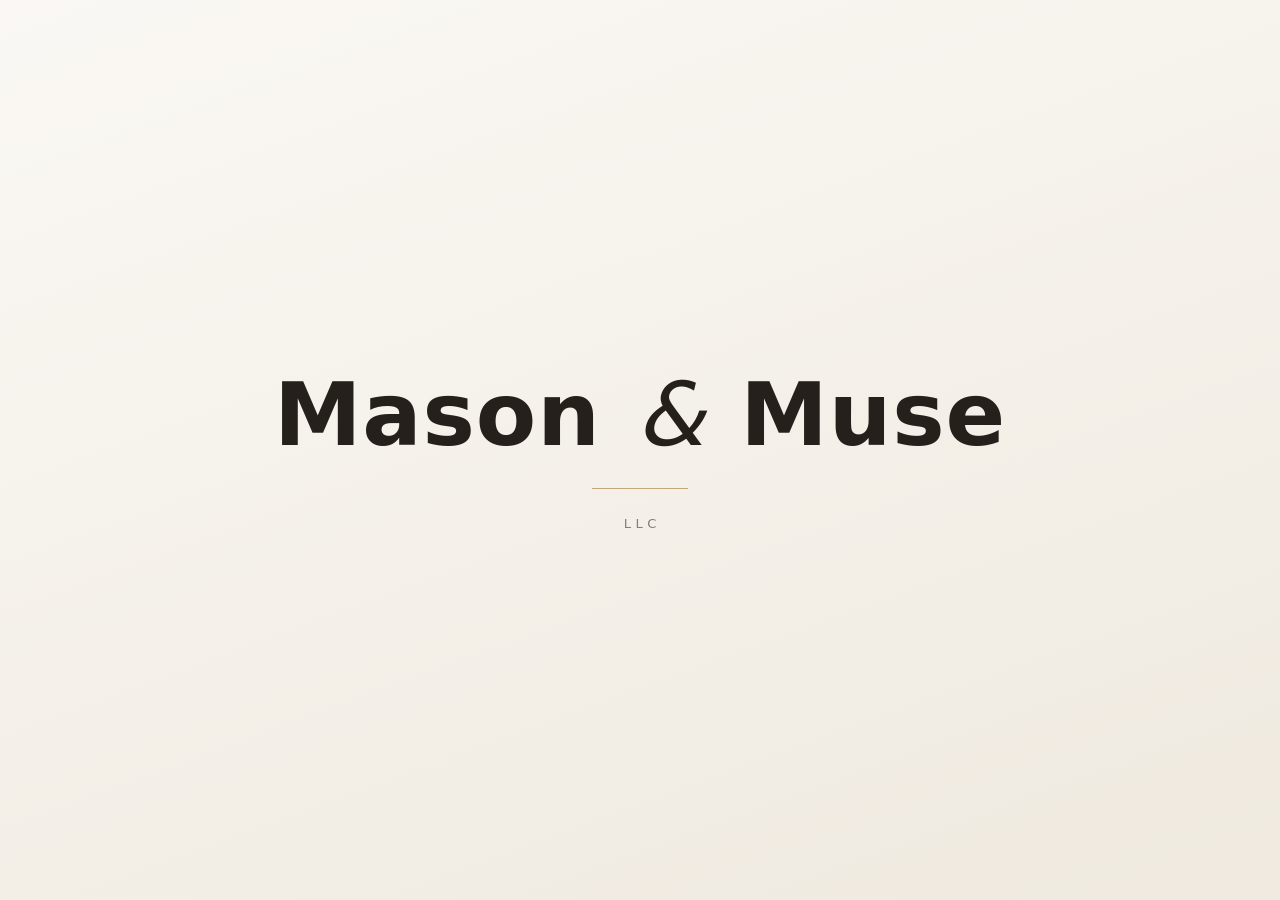
==== index.html @ 6ba1b4f6 "Merge branch 'main' of https://github.com/Mason-And-Muse/web # Conflicts: #	index.html" ====
<!DOCTYPE html>
<html lang="en">
<head>
  <meta charset="utf-8" />
  <meta name="viewport" content="width=device-width, initial-scale=1" />
  <title>Mason &amp; Muse, LLC</title>
  <meta name="description" content="Mason &amp; Muse, LLC" />
  <meta name="color-scheme" content="light dark" />
  <meta name="theme-color" content="#faf8f4" media="(prefers-color-scheme: light)" />
  <meta name="theme-color" content="#1f1c18" media="(prefers-color-scheme: dark)" />

  <!-- Open Graph -->
  <meta property="og:type" content="website" />
  <meta property="og:title" content="Mason &amp; Muse, LLC" />
  <meta property="og:description" content="Mason &amp; Muse, LLC" />
  <meta property="og:url" content="https://masonandmuse.com/" />

  <link rel="icon" type="image/svg+xml" href="favicon.svg" />

  <style>
    :root {
      --bg-top: #faf8f4;
      --bg-bottom: #efe9df;
      --ink: #25201b;
      --muted: #8a7f72;
      --rule: #c2a878;
    }
    @media (prefers-color-scheme: dark) {
      :root {
        --bg-top: #1f1c18;
        --bg-bottom: #14110e;
        --ink: #f3ece1;
        --muted: #a99a87;
        --rule: #7a6647;
      }
    }

    * { box-sizing: border-box; }
    html, body { height: 100%; margin: 0; }

    body {
      min-height: 100svh;
      display: flex;
      align-items: center;
      justify-content: center;
      padding: 2rem;
      background: linear-gradient(160deg, var(--bg-top), var(--bg-bottom));
      color: var(--ink);
      font-family: ui-sans-serif, system-ui, -apple-system, "Segoe UI", Roboto, Helvetica, Arial, sans-serif;
      -webkit-font-smoothing: antialiased;
      text-rendering: optimizeLegibility;
    }

    main {
      text-align: center;
      animation: rise 1.1s cubic-bezier(.2, .7, .2, 1) both;
    }

    .wordmark {
      margin: 0;
<<<<<<< HEAD
      font-family: Georgia, ui-serif
=======
      font-family: ui-serif, Georgia, "Palantino Linotype", "Times New Roman"
>>>>>>> aacbed2d151cde9d4773064a96b52c933d194d81
      /* font-family: ui-serif, "Iowan Old Style", "Palatino Linotype", Palatino, "Hoefler Text", Georgia, "Times New Roman", serif; */
      font-weight: 500;
      letter-spacing: 0.01em;
      line-height: 1.05;
      font-size: clamp(2.6rem, 9vw, 5.5rem);
    }
    .wordmark .amp {
      font-style: italic;
      font-weight: 400;
      padding: 0 0.04em;
    }

    .rule {
      width: clamp(48px, 12vw, 96px);
      height: 1px;
      margin: 1.7rem auto;
      background: var(--rule);
      border: 0;
    }

    .legal {
      margin: 0;
      font-size: clamp(0.7rem, 2.4vw, 0.82rem);
      letter-spacing: 0.34em;
      text-transform: uppercase;
      color: var(--muted);
      padding-left: 0.34em; /* optical centering for trailing letter-spacing */
    }

    @keyframes rise {
      from { opacity: 0; transform: translateY(14px); }
      to   { opacity: 1; transform: translateY(0); }
    }
    @media (prefers-reduced-motion: reduce) {
      main { animation: none; }
    }
  </style>
</head>
<body>
  <main>
    <h1 class="wordmark">Mason <span class="amp">&amp;</span> Muse</h1>
    <hr class="rule" />
    <p class="legal">LLC</p>
  </main>
</body>
</html>
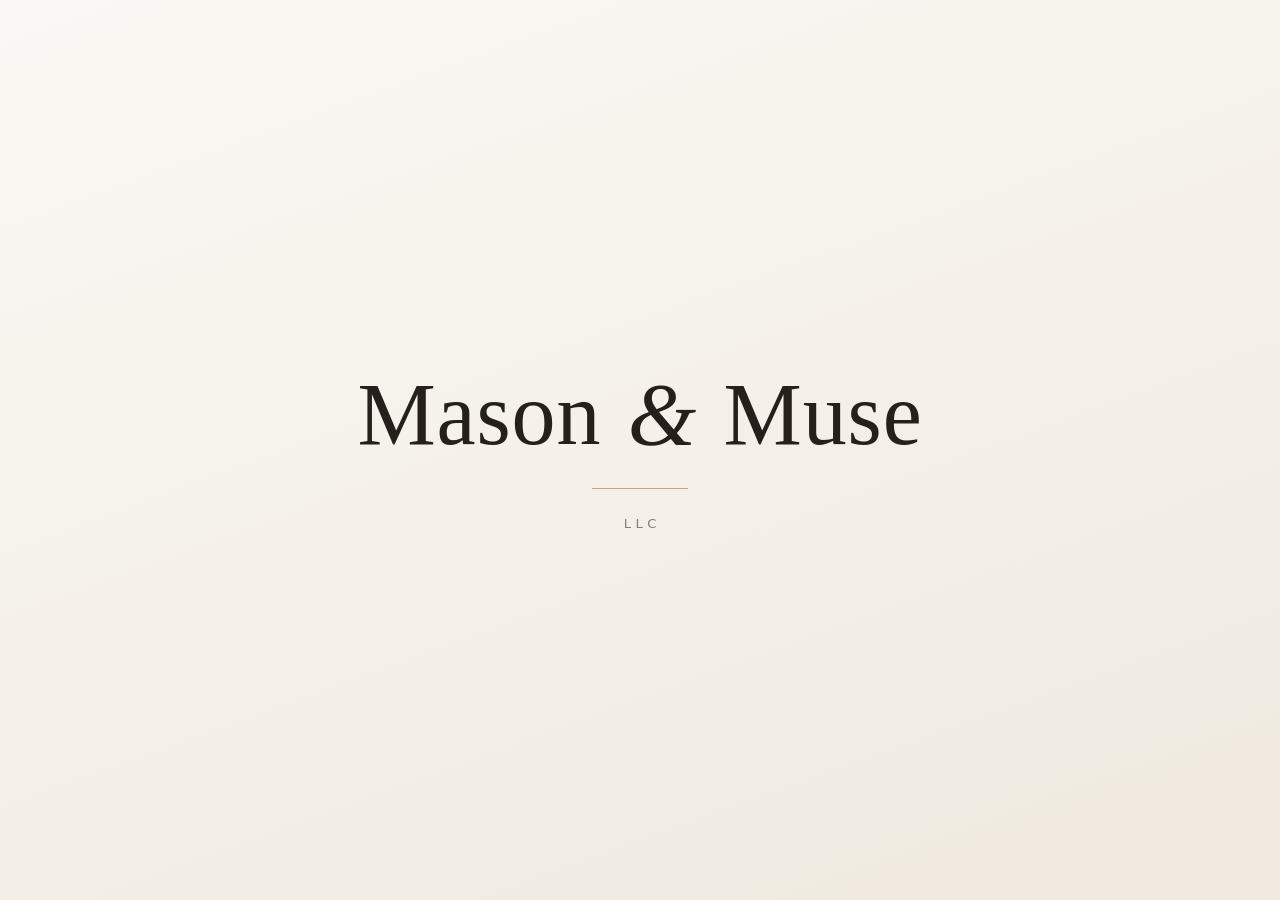
==== commit c8c4ff65: "Fonts" ====
--- a/index.html
+++ b/index.html
@@ -58,12 +58,9 @@
 
     .wordmark {
       margin: 0;
-<<<<<<< HEAD
-      font-family: Georgia, ui-serif
-=======
-      font-family: ui-serif, Georgia, "Palantino Linotype", "Times New Roman"
->>>>>>> aacbed2d151cde9d4773064a96b52c933d194d81
-      /* font-family: ui-serif, "Iowan Old Style", "Palatino Linotype", Palatino, "Hoefler Text", Georgia, "Times New Roman", serif; */
+
+      
+      font-family: "Palatino Linotype", Palatino, "Hoefler Text", Georgia, "Times New Roman", serif;
       font-weight: 500;
       letter-spacing: 0.01em;
       line-height: 1.05;
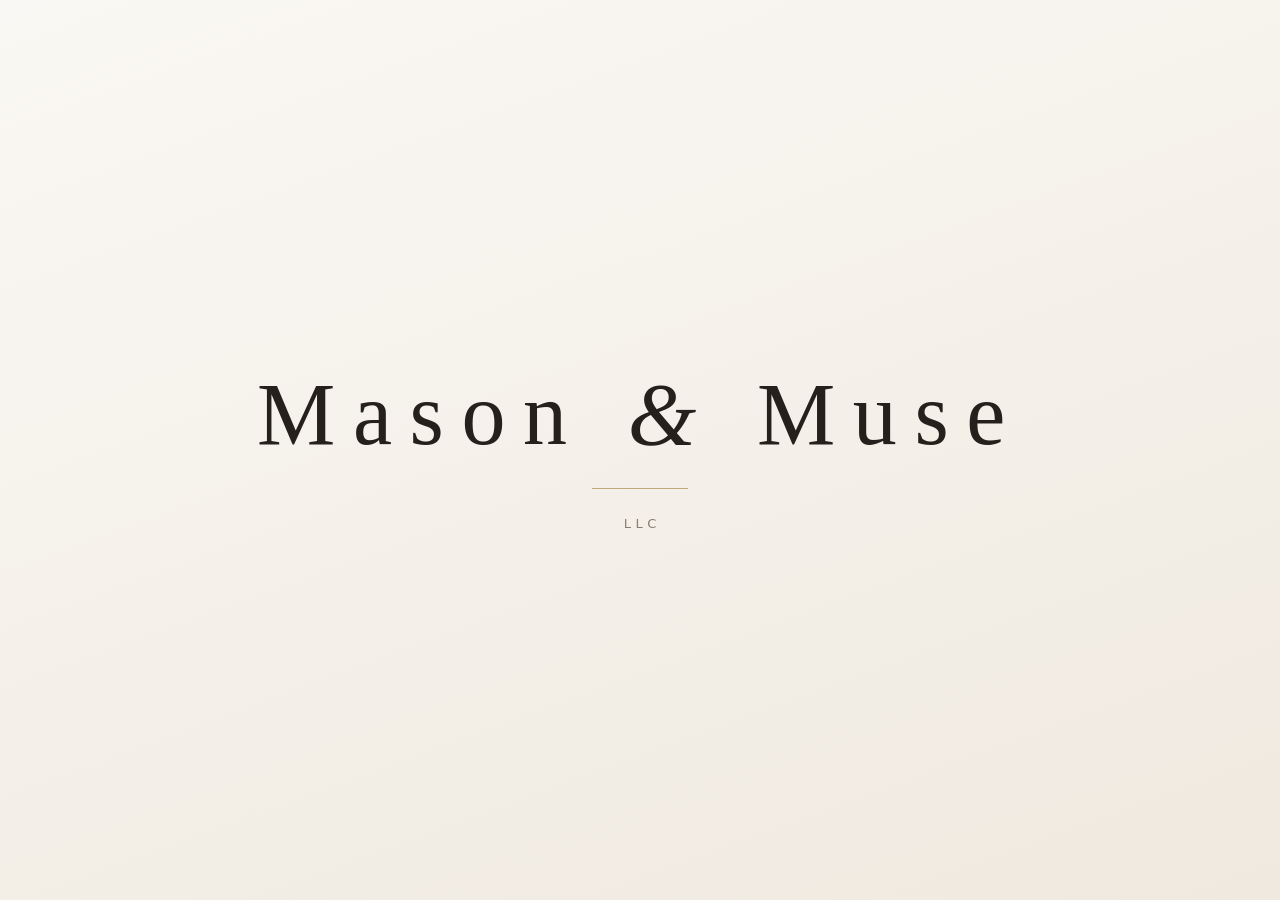
==== commit 3780dc81: "Fonts" ====
--- a/index.html
+++ b/index.html
@@ -58,11 +58,9 @@
 
     .wordmark {
       margin: 0;
-
-      
-      font-family: "Palatino Linotype", Palatino, "Hoefler Text", Georgia, "Times New Roman", serif;
+      font-family:"Hoefler Text",  "Palatino Linotype", "Palatino", serif;
       font-weight: 500;
-      letter-spacing: 0.01em;
+      letter-spacing: 0.2em;
       line-height: 1.05;
       font-size: clamp(2.6rem, 9vw, 5.5rem);
     }
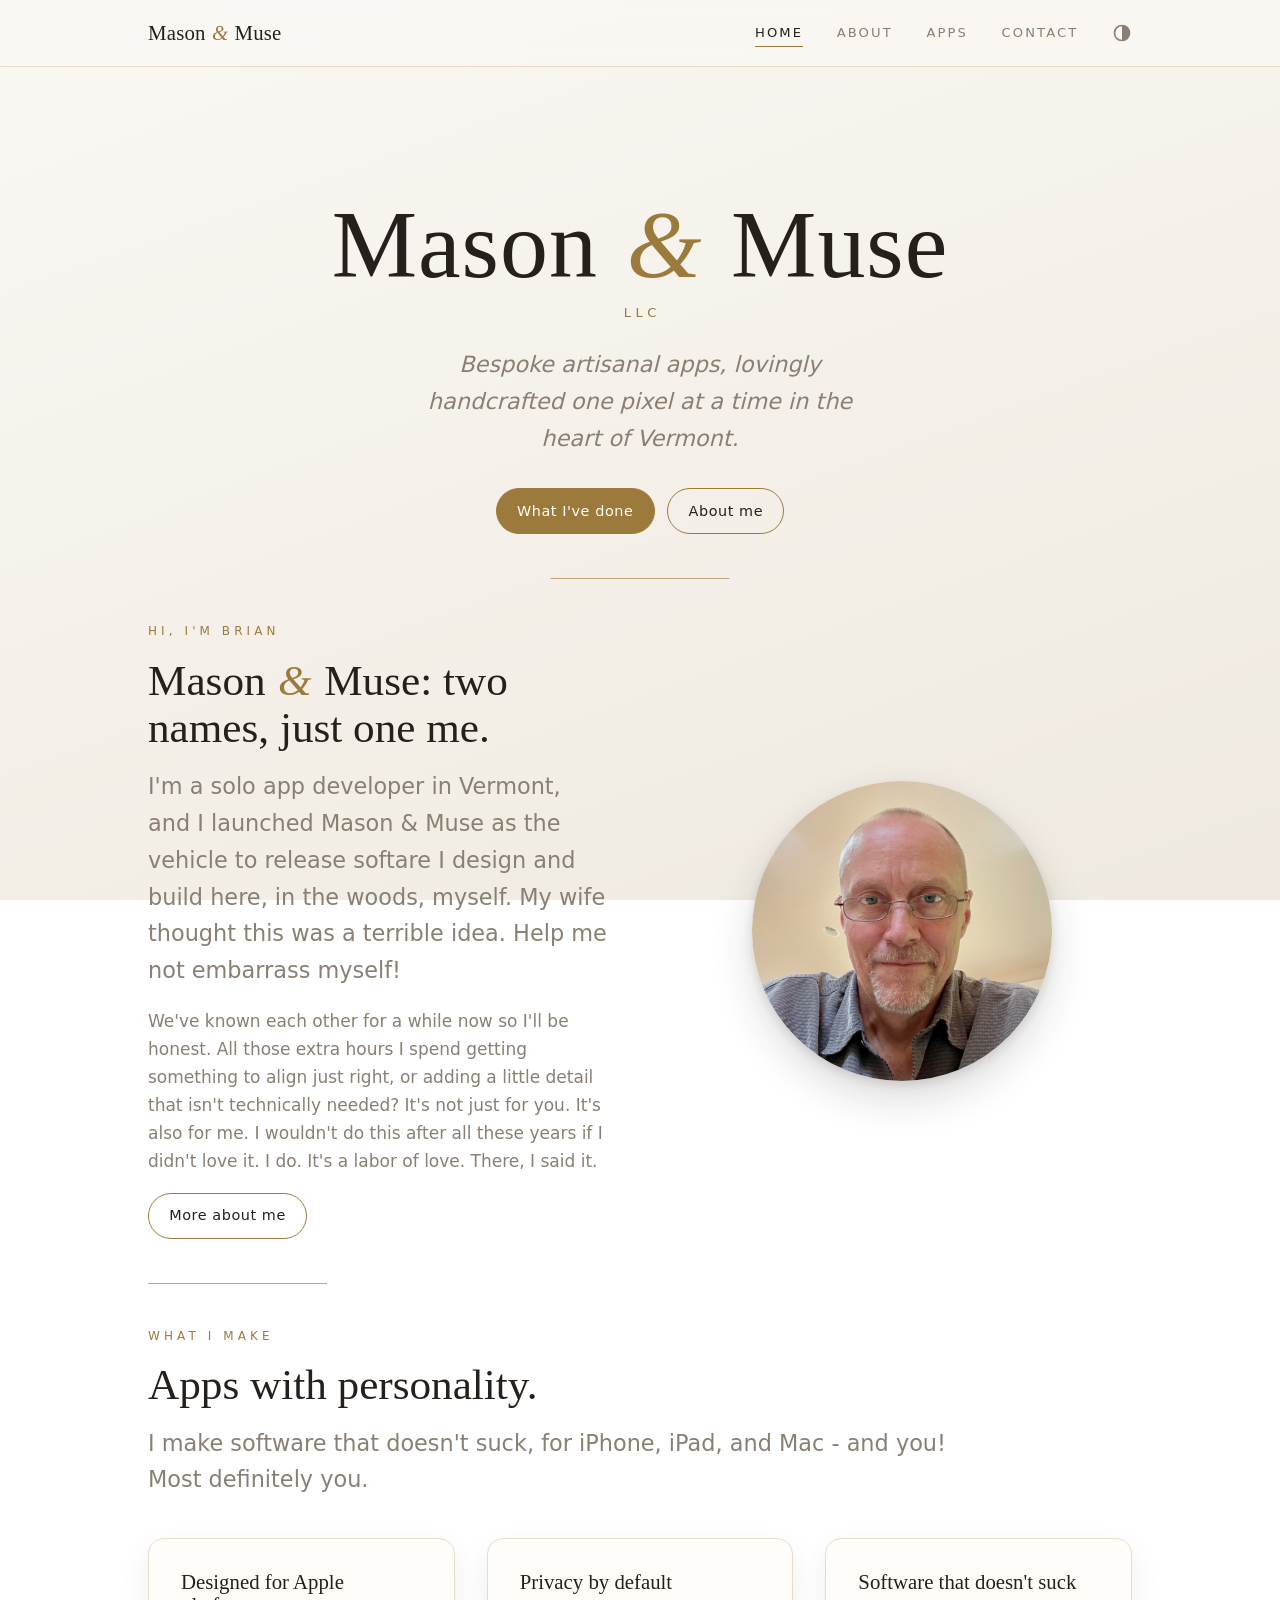
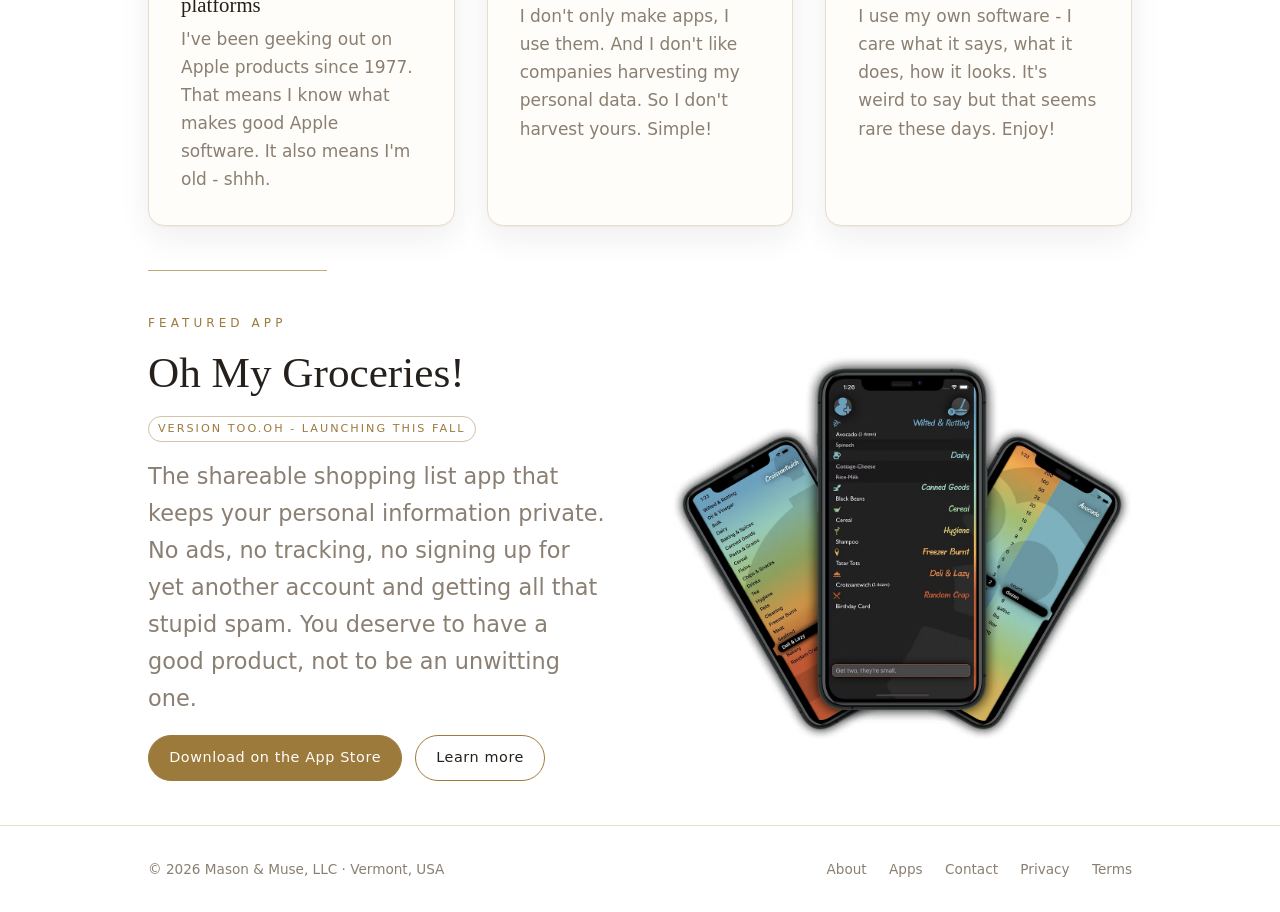
==== commit 820b4241: "First commit of full website" ====
--- a/index.html
+++ b/index.html
@@ -3,104 +3,166 @@
 <head>
   <meta charset="utf-8" />
   <meta name="viewport" content="width=device-width, initial-scale=1" />
-  <title>Mason &amp; Muse, LLC</title>
-  <meta name="description" content="Mason &amp; Muse, LLC" />
+  <script>
+    // Apply a saved theme override before paint to avoid a flash of the wrong palette.
+    (function () {
+      try {
+        var t = localStorage.getItem('theme');
+        if (t === 'light' || t === 'dark') document.documentElement.setAttribute('data-theme', t);
+      } catch (e) {}
+    })();
+  </script>
+  <title>Mason &amp; Muse - Bespoke apps for Apple platforms</title>
+  <meta name="description" content="Mason &amp; Muse, LLC is an independent studio crafting bespoke, privacy-respecting apps for iPhone, iPad, and Mac from the heart of Vermont." />
   <meta name="color-scheme" content="light dark" />
   <meta name="theme-color" content="#faf8f4" media="(prefers-color-scheme: light)" />
   <meta name="theme-color" content="#1f1c18" media="(prefers-color-scheme: dark)" />
 
   <!-- Open Graph -->
   <meta property="og:type" content="website" />
-  <meta property="og:title" content="Mason &amp; Muse, LLC" />
-  <meta property="og:description" content="Mason &amp; Muse, LLC" />
+  <meta property="og:title" content="Mason &amp; Muse - Bespoke apps for Apple platforms" />
+  <meta property="og:description" content="An independent studio crafting bespoke, privacy-respecting apps for iPhone, iPad, and Mac from the heart of Vermont." />
   <meta property="og:url" content="https://masonandmuse.com/" />
 
   <link rel="icon" type="image/svg+xml" href="favicon.svg" />
-
-  <style>
-    :root {
-      --bg-top: #faf8f4;
-      --bg-bottom: #efe9df;
-      --ink: #25201b;
-      --muted: #8a7f72;
-      --rule: #c2a878;
-    }
-    @media (prefers-color-scheme: dark) {
-      :root {
-        --bg-top: #1f1c18;
-        --bg-bottom: #14110e;
-        --ink: #f3ece1;
-        --muted: #a99a87;
-        --rule: #7a6647;
-      }
-    }
-
-    * { box-sizing: border-box; }
-    html, body { height: 100%; margin: 0; }
-
-    body {
-      min-height: 100svh;
-      display: flex;
-      align-items: center;
-      justify-content: center;
-      padding: 2rem;
-      background: linear-gradient(160deg, var(--bg-top), var(--bg-bottom));
-      color: var(--ink);
-      font-family: ui-sans-serif, system-ui, -apple-system, "Segoe UI", Roboto, Helvetica, Arial, sans-serif;
-      -webkit-font-smoothing: antialiased;
-      text-rendering: optimizeLegibility;
-    }
-
-    main {
-      text-align: center;
-      animation: rise 1.1s cubic-bezier(.2, .7, .2, 1) both;
-    }
-
-    .wordmark {
-      margin: 0;
-      font-family:"Hoefler Text",  "Palatino Linotype", "Palatino", serif;
-      font-weight: 500;
-      letter-spacing: 0.2em;
-      line-height: 1.05;
-      font-size: clamp(2.6rem, 9vw, 5.5rem);
-    }
-    .wordmark .amp {
-      font-style: italic;
-      font-weight: 400;
-      padding: 0 0.04em;
-    }
-
-    .rule {
-      width: clamp(48px, 12vw, 96px);
-      height: 1px;
-      margin: 1.7rem auto;
-      background: var(--rule);
-      border: 0;
-    }
-
-    .legal {
-      margin: 0;
-      font-size: clamp(0.7rem, 2.4vw, 0.82rem);
-      letter-spacing: 0.34em;
-      text-transform: uppercase;
-      color: var(--muted);
-      padding-left: 0.34em; /* optical centering for trailing letter-spacing */
-    }
-
-    @keyframes rise {
-      from { opacity: 0; transform: translateY(14px); }
-      to   { opacity: 1; transform: translateY(0); }
-    }
-    @media (prefers-reduced-motion: reduce) {
-      main { animation: none; }
-    }
-  </style>
+  <link rel="stylesheet" href="styles.css" />
 </head>
 <body>
+  <header class="site-header">
+    <div class="container nav">
+      <a class="brand" href="index.html">Mason <span class="amp">&amp;</span> Muse</a>
+      <nav aria-label="Primary">
+        <ul class="nav-links">
+          <li><a href="index.html" aria-current="page">Home</a></li>
+          <li><a href="about.html">About</a></li>
+          <li><a href="apps.html">Apps</a></li>
+          <li><a href="contact.html">Contact</a></li>
+          <li>
+            <button class="theme-toggle" type="button" aria-label="Switch color theme">
+              <svg viewBox="0 0 24 24" width="20" height="20" aria-hidden="true" focusable="false">
+                <circle cx="12" cy="12" r="9" fill="none" stroke="currentColor" stroke-width="2"></circle>
+                <path d="M12 3 a 9 9 0 0 1 0 18 Z" fill="currentColor"></path>
+              </svg>
+            </button>
+          </li>
+        </ul>
+      </nav>
+    </div>
+  </header>
+
   <main>
-    <h1 class="wordmark">Mason <span class="amp">&amp;</span> Muse</h1>
-    <hr class="rule" />
-    <p class="legal">LLC</p>
+    <section class="hero">
+      <div class="container">
+        <h1 class="wordmark">Mason <span class="amp">&amp;</span> Muse<span class="legal">LLC</span></h1>
+        <p class="lead">Bespoke artisanal apps, lovingly handcrafted one pixel at a time in the heart of Vermont.</p>
+        <div class="btn-row">
+          <a class="btn btn-primary" href="apps.html">What I've done</a>
+          <a class="btn btn-ghost" href="about.html">About me</a>
+        </div>
+      </div>
+    </section>
+
+    <!-- Hi, I'm Brian -->
+    <section>
+      <div class="container">
+        <div class="split">
+          <div>
+            <hgroup>
+              <p class="eyebrow">Hi, I'm Brian</p>
+              <h2>Mason <span class="amp">&amp;</span> Muse: two names, just one me.</h2>
+            </hgroup>
+            <p class="lead muted">
+              I'm a solo app developer in Vermont, and I launched Mason &amp; Muse as the vehicle to
+              release softare I design and build here, in the woods, myself.  My wife
+              thought this was a terrible idea. Help me not embarrass myself!
+            </p>
+            <p class="muted">
+              We've known each other for a while now so I'll be honest. All those extra hours
+              I spend getting something to align just right, or adding a little detail that
+              isn't technically needed? It's not just for you. It's also for me. I wouldn't do
+              this after all these years if I didn't love it. I do. It's a labor of love.  There, I said it. 
+            </p>
+            <a class="btn btn-ghost" href="about.html">More about me</a>
+          </div>
+          <div>
+            <img class="portrait" src="images/brian.jpg" width="800" height="800"
+                 alt="Brian, founder of Mason &amp; Muse" />
+          </div>
+        </div>
+      </div>
+    </section>
+
+    <!-- What I make -->
+    <section>
+      <div class="container">
+        <hgroup>
+          <p class="eyebrow">What I make</p>
+          <h2 class="measure">Apps with personality.</h2>
+        </hgroup>
+        <p class="lead measure muted">
+          I make software that doesn't suck, for iPhone, iPad, and Mac - and you! Most definitely you.
+        </p>
+        <div class="grid" style="margin-top:2.5rem;">
+          <div class="card">
+            <h3>Designed for Apple platforms</h3>
+            <p class="muted">I've been geeking out on Apple products
+            since 1977. That means I know what makes good
+            Apple software. It also means I'm old - shhh.</p>
+          </div>
+          <div class="card">
+            <h3>Privacy by default</h3>
+            <p class="muted">I don't only make apps, I use them. And I don't like
+            companies harvesting my personal data. So I don't harvest yours. Simple!</p>
+          </div>
+          <div class="card">
+            <h3>Software that doesn't suck</h3>
+            <p class="muted">I use my own software - I care what it says, what it does, how
+            it looks. It's weird to say but that seems rare these days. Enjoy!</p>
+          </div>
+        </div>
+      </div>
+    </section>
+
+    <!-- Featured app -->
+    <section>
+      <div class="container">
+        <div class="split">
+          <div>
+            <hgroup>
+              <p class="eyebrow">Featured App</p>
+              <h2>Oh My Groceries!</h2>
+            </hgroup>
+            <span class="badge">Version too.oh - launching this fall</span>
+            <p class="lead muted">The shareable shopping list app that keeps your personal information private.
+            No ads, no tracking, no signing up for yet another account and getting all that stupid
+            spam. You deserve to have a good product, not to be an unwitting one.</p>
+            <div class="btn-row">
+              <a class="btn btn-primary" href="https://apps.apple.com/us/app/oh-my-groceries-shopping-list/id1479895009">Download on the App Store</a>
+              <a class="btn btn-ghost" href="apps.html">Learn more</a>
+            </div>
+          </div>
+          <div>
+            <img class="app-shot" src="images/oh-my-groceries.png" width="1200" height="1004"
+                 alt="Oh My Groceries! - a shareable grocery list app for iPhone" />
+          </div>
+        </div>
+      </div>
+    </section>
   </main>
+
+  <footer class="site-footer">
+    <div class="container footer-inner">
+      <span>© 2026 Mason &amp; Muse, LLC · Vermont, USA</span>
+      <nav class="footer-links" aria-label="Footer">
+        <a href="about.html">About</a>
+        <a href="apps.html">Apps</a>
+        <a href="contact.html">Contact</a>
+        <a href="privacy.html">Privacy</a>
+        <a href="terms.html">Terms</a>
+      </nav>
+    </div>
+  </footer>
+
+  <script src="theme.js"></script>
 </body>
 </html>
--- a/styles.css
+++ b/styles.css
@@ -0,0 +1,406 @@
+/* Mason & Muse, LLC - shared design system
+   No build step. Plain CSS, served as-is via GitHub Pages. */
+
+:root {
+  --bg-top: #faf8f4;
+  --bg-bottom: #efe9df;
+  --ink: #25201b;
+  --muted: #8a7f72;
+  --rule: #c2a878;
+  --accent: #9c7a3c;
+  --card: #fffdf9;
+  --card-border: #e7ddcb;
+  --shadow: 0 1px 2px rgba(37, 32, 27, 0.04), 0 12px 32px rgba(37, 32, 27, 0.07);
+
+  --serif: "Palatino Linotype", Palatino, "Hoefler Text", Georgia, "Times New Roman", serif;
+  --sans: ui-sans-serif, system-ui, -apple-system, "Segoe UI", Roboto, Helvetica, Arial, sans-serif;
+
+  --maxw: 1080px;
+  --gutter: clamp(1.25rem, 5vw, 3rem);
+}
+
+/* Dark palette - applied when the system prefers dark (unless the visitor has
+   forced light), and when the visitor explicitly chooses dark. The two blocks
+   share the same values; keep them in sync. */
+@media (prefers-color-scheme: dark) {
+  :root:not([data-theme="light"]) {
+    --bg-top: #1f1c18;
+    --bg-bottom: #14110e;
+    --ink: #f3ece1;
+    --muted: #a99a87;
+    --rule: #7a6647;
+    --accent: #c9a865;
+    --card: #211d18;
+    --card-border: #322b22;
+    --shadow: 0 1px 2px rgba(0, 0, 0, 0.3), 0 14px 36px rgba(0, 0, 0, 0.4);
+  }
+}
+:root[data-theme="dark"] {
+  --bg-top: #1f1c18;
+  --bg-bottom: #14110e;
+  --ink: #f3ece1;
+  --muted: #a99a87;
+  --rule: #7a6647;
+  --accent: #c9a865;
+  --card: #211d18;
+  --card-border: #322b22;
+  --shadow: 0 1px 2px rgba(0, 0, 0, 0.3), 0 14px 36px rgba(0, 0, 0, 0.4);
+}
+
+* { box-sizing: border-box; }
+html { scroll-behavior: smooth; }
+html, body { margin: 0; }
+
+body {
+  min-height: 100svh;
+  display: flex;
+  flex-direction: column;
+  background: linear-gradient(160deg, var(--bg-top), var(--bg-bottom)) no-repeat;
+  background-attachment: fixed;
+  color: var(--ink);
+  font-family: var(--sans);
+  font-size: 1.0625rem;
+  line-height: 1.65;
+  -webkit-font-smoothing: antialiased;
+  text-rendering: optimizeLegibility;
+}
+
+.container {
+  width: 100%;
+  max-width: var(--maxw);
+  margin-inline: auto;
+  padding-inline: var(--gutter);
+}
+
+a { color: inherit; }
+
+/* ---- Header / nav ---- */
+.site-header {
+  position: sticky;
+  top: 0;
+  z-index: 10;
+  backdrop-filter: saturate(1.4) blur(10px);
+  -webkit-backdrop-filter: saturate(1.4) blur(10px);
+  background: color-mix(in srgb, var(--bg-top) 82%, transparent);
+  border-bottom: 1px solid color-mix(in srgb, var(--rule) 35%, transparent);
+}
+.nav {
+  display: flex;
+  align-items: center;
+  justify-content: space-between;
+  gap: 1rem;
+  padding-block: 1rem;
+}
+.brand {
+  font-family: var(--serif);
+  font-size: 1.3rem;
+  font-weight: 500;
+  letter-spacing: 0.01em;
+  text-decoration: none;
+  white-space: nowrap;
+}
+.nav-links {
+  display: flex;
+  align-items: center;
+  gap: clamp(1rem, 3vw, 2.1rem);
+  list-style: none;
+  margin: 0;
+  padding: 0;
+}
+.nav-links li { display: flex; align-items: center; }
+.nav-links a {
+  position: relative;
+  text-decoration: none;
+  font-size: 0.82rem;
+  letter-spacing: 0.16em;
+  text-transform: uppercase;
+  color: var(--muted);
+  transition: color 0.2s ease;
+}
+/* Active-page underline drawn as an overlay so it reserves no layout space,
+   keeping each link's box symmetric (so the nav items center cleanly). */
+.nav-links a::after {
+  content: "";
+  position: absolute;
+  left: 0;
+  right: 0;
+  bottom: -3px;
+  height: 1px;
+  background: var(--accent);
+  opacity: 0;
+  transition: opacity 0.2s ease;
+}
+.nav-links a:hover { color: var(--ink); }
+.nav-links a[aria-current="page"] { color: var(--ink); }
+.nav-links a[aria-current="page"]::after { opacity: 1; }
+
+.theme-toggle {
+  display: inline-flex;
+  align-items: center;
+  justify-content: center;
+  padding: 0;
+  margin: 0;
+  background: none;
+  border: 0;
+  line-height: 0;
+  color: var(--muted);
+  cursor: pointer;
+  border-radius: 50%;
+  transition: color 0.2s ease, transform 0.2s ease;
+}
+.theme-toggle:hover { color: var(--ink); transform: rotate(180deg); }
+.theme-toggle:focus-visible { outline: 2px solid var(--accent); outline-offset: 3px; }
+.theme-toggle svg { display: block; }
+
+/* On narrow screens, stack the wordmark above a centered row of links so the
+   full nav (including the theme toggle) stays on screen. */
+@media (max-width: 600px) {
+  .nav { flex-direction: column; gap: 0.75rem; }
+  .nav-links { flex-wrap: wrap; justify-content: center; }
+}
+
+/* ---- Main / sections ---- */
+main { flex: 1; }
+section { padding-block: clamp(2rem, 4.5vw, 2.75rem); }
+.section-tight { padding-block: clamp(2rem, 4.5vw, 2.75rem); }
+/* A short gold rule between every pair of stacked sections - the same motif as
+   the page accents. Drawn as an overlay at the section boundary so it adds no
+   layout shift. Left-aligned to the content column to match the heading rules. */
+section + section { position: relative; }
+section + section::before {
+  content: "";
+  position: absolute;
+  top: 0;
+  left: max(var(--gutter), (100% - var(--maxw)) / 2 + var(--gutter));
+  width: clamp(48px, 14vw, 240px);
+  height: 1px;
+  background: var(--rule);
+}
+/* The one exception: the divider just below the hero buttons stays centered. */
+.hero + section::before {
+  left: 50%;
+  transform: translateX(-50%);
+}
+
+/* hgroup wraps each eyebrow/kicker together with its heading; it carries no
+   spacing of its own - the eyebrow and heading margins do the work. */
+hgroup { margin: 0; }
+
+/* The eyebrow/kicker style is self-contained (sets its own font + weight) so it
+   looks identical whether it's a <p> tagline inside an hgroup or a real heading
+   (e.g. an <h2>) that happens to be styled as a kicker. */
+.eyebrow {
+  margin: 0 0 0.9rem;
+  font-family: var(--sans);
+  font-weight: 400;
+  font-size: 0.75rem;
+  letter-spacing: 0.34em;
+  text-transform: uppercase;
+  color: var(--accent);
+}
+
+h1, h2, h3 { font-family: var(--serif); font-weight: 500; line-height: 1.1; }
+h1 { font-size: clamp(2.4rem, 7vw, 4.4rem); letter-spacing: 0.01em; margin: 0; }
+h2 { font-size: clamp(1.8rem, 4.5vw, 2.7rem); margin: 0 0 1rem; }
+h3 { font-size: 1.3rem; margin: 0 0 0.5rem; }
+
+p { margin: 0 0 1.1rem; }
+.lead { font-size: clamp(1.15rem, 2.6vw, 1.4rem); color: var(--ink); }
+.muted { color: var(--muted); }
+.measure { max-width: 60ch; }
+
+/* ---- Hero ---- */
+.hero {
+  text-align: center;
+  padding-block: clamp(4rem, 12vw, 8rem) clamp(2rem, 4.5vw, 2.75rem);
+  animation: rise 1s cubic-bezier(.2, .7, .2, 1) both;
+}
+.wordmark {
+  font-family: var(--serif);
+  font-weight: 500;
+  letter-spacing: 0.01em;
+  line-height: 1.04;
+  font-size: clamp(2.8rem, 10vw, 6rem);
+  margin: 0;
+}
+.amp { font-style: italic; font-weight: 400; color: var(--accent); padding: 0 0.04em; }
+/* The "LLC" sits under the wordmark as part of the company name — small, gold,
+   and letter-spaced, echoing the original placeholder. */
+.legal {
+  display: block;
+  margin-top: 0.7rem;
+  font-family: var(--sans);
+  font-weight: 400;
+  font-size: clamp(0.7rem, 2.4vw, 0.82rem);
+  letter-spacing: 0.34em;
+  text-transform: uppercase;
+  color: var(--accent);
+  padding-left: 0.34em; /* optical centering for the trailing letter-spacing */
+}
+.hero .lead { margin: 1.6rem auto 0; max-width: 34ch; color: var(--muted); font-style: italic; }
+
+/* ---- Decorative rule ---- */
+.rule {
+  width: clamp(48px, 14vw, 240px);
+  height: 1px;
+  margin: 1.7rem 0;
+  background: var(--rule);
+  border: 0;
+}
+
+/* ---- Buttons ---- */
+.btn {
+  display: inline-flex;
+  align-items: center;
+  gap: 0.5em;
+  font-family: var(--sans);
+  font-size: 0.9rem;
+  letter-spacing: 0.04em;
+  text-decoration: none;
+  padding: 0.7em 1.4em;
+  border-radius: 999px;
+  border: 1px solid var(--accent);
+  transition: transform 0.15s ease, background 0.2s ease, color 0.2s ease;
+}
+.btn-primary { background: var(--accent); color: #fffdf9; }
+.btn-primary:hover { transform: translateY(-1px); }
+.btn-ghost { color: var(--ink); }
+.btn-ghost:hover { background: color-mix(in srgb, var(--accent) 12%, transparent); }
+.btn-row { display: flex; flex-wrap: wrap; gap: 0.8rem; }
+.hero .btn-row { justify-content: center; margin-top: 2rem; }
+
+/* ---- Grid of cards ---- */
+.grid {
+  display: grid;
+  gap: clamp(1.2rem, 3vw, 2rem);
+  grid-template-columns: repeat(auto-fit, minmax(min(100%, 240px), 1fr));
+}
+.card {
+  background: var(--card);
+  border: 1px solid var(--card-border);
+  border-radius: 16px;
+  padding: clamp(1.4rem, 3vw, 2rem);
+  box-shadow: var(--shadow);
+}
+.card h3 { margin-top: 0; }
+.card p:last-child { margin-bottom: 0; }
+
+/* Four-card "values" grid: stack on phones, 2×2 on tablets, 3-up on desktop.
+   When it's 3-up the 4th card wraps to its own row - place it in the middle
+   column so the lone card is centered rather than stranded on the left. */
+.grid-4 { grid-template-columns: 1fr; }
+@media (min-width: 600px) { .grid-4 { grid-template-columns: repeat(2, 1fr); } }
+@media (min-width: 900px) {
+  .grid-4 { grid-template-columns: repeat(3, 1fr); }
+  .grid-4 > :last-child { grid-column: 2; }
+}
+
+/* ---- Feature / split layout ---- */
+.split {
+  display: grid;
+  gap: clamp(2rem, 6vw, 4rem);
+  align-items: center;
+  grid-template-columns: 1fr 1fr;
+}
+/* Top-align the columns instead of centering them (for text-only splits whose
+   two sides differ in length). */
+.split-top { align-items: start; }
+@media (max-width: 760px) { .split { grid-template-columns: 1fr; } }
+
+/* ---- App showcase ---- */
+.app-shot {
+  width: 100%;
+  max-width: 480px;
+  height: auto;
+  margin-inline: auto;
+  display: block;
+}
+.portrait {
+  width: 100%;
+  max-width: 300px;
+  height: auto;
+  aspect-ratio: 1 / 1;
+  margin-inline: auto;
+  display: block;
+  border-radius: 50%;
+  object-fit: cover;
+  box-shadow: 0 4px 10px rgba(37, 32, 27, 0.12), 0 18px 40px rgba(37, 32, 27, 0.16);
+}
+@media (prefers-color-scheme: dark) {
+  .portrait { box-shadow: 0 4px 10px rgba(0, 0, 0, 0.4), 0 18px 44px rgba(0, 0, 0, 0.5); }
+}
+
+.app-shot-placeholder {
+  aspect-ratio: 9 / 16;
+  max-width: 300px;
+  margin-inline: auto;
+  border-radius: 28px;
+  border: 1px dashed var(--rule);
+  background: color-mix(in srgb, var(--accent) 6%, transparent);
+  display: flex;
+  align-items: center;
+  justify-content: center;
+  text-align: center;
+  color: var(--muted);
+  font-size: 0.85rem;
+  padding: 1.5rem;
+}
+.badge {
+  display: inline-block;
+  font-size: 0.7rem;
+  letter-spacing: 0.18em;
+  text-transform: uppercase;
+  color: var(--accent);
+  border: 1px solid color-mix(in srgb, var(--accent) 45%, transparent);
+  border-radius: 999px;
+  padding: 0.25em 0.8em;
+  margin-bottom: 1rem;
+}
+.tag {
+  display: inline-block;
+  font-size: 0.72rem;
+  letter-spacing: 0.1em;
+  text-transform: uppercase;
+  color: var(--muted);
+  margin-right: 0.6rem;
+}
+
+/* ---- Definition list (contact) ---- */
+.detail-list { margin: 0; }
+.detail-list dt {
+  font-size: 0.75rem;
+  letter-spacing: 0.2em;
+  text-transform: uppercase;
+  color: var(--accent);
+  margin-bottom: 0.3rem;
+}
+.detail-list dd { margin: 0 0 1.6rem; font-size: 1.1rem; }
+.detail-list a { text-decoration-color: var(--rule); text-underline-offset: 3px; }
+
+/* ---- Footer ---- */
+.site-footer {
+  border-top: 1px solid color-mix(in srgb, var(--rule) 35%, transparent);
+  color: var(--muted);
+  font-size: 0.85rem;
+}
+.footer-inner {
+  display: flex;
+  flex-wrap: wrap;
+  gap: 1rem;
+  justify-content: space-between;
+  align-items: center;
+  padding-block: 2rem;
+}
+.footer-inner a { color: var(--muted); text-decoration: none; }
+.footer-inner a:hover { color: var(--ink); }
+.footer-links { display: flex; gap: 1.4rem; flex-wrap: wrap; }
+
+/* ---- Motion ---- */
+@keyframes rise {
+  from { opacity: 0; transform: translateY(20px); }
+  to   { opacity: 1; transform: translateY(0); }
+}
+@media (prefers-reduced-motion: reduce) {
+  html { scroll-behavior: auto; }
+  .hero { animation: none; }
+}
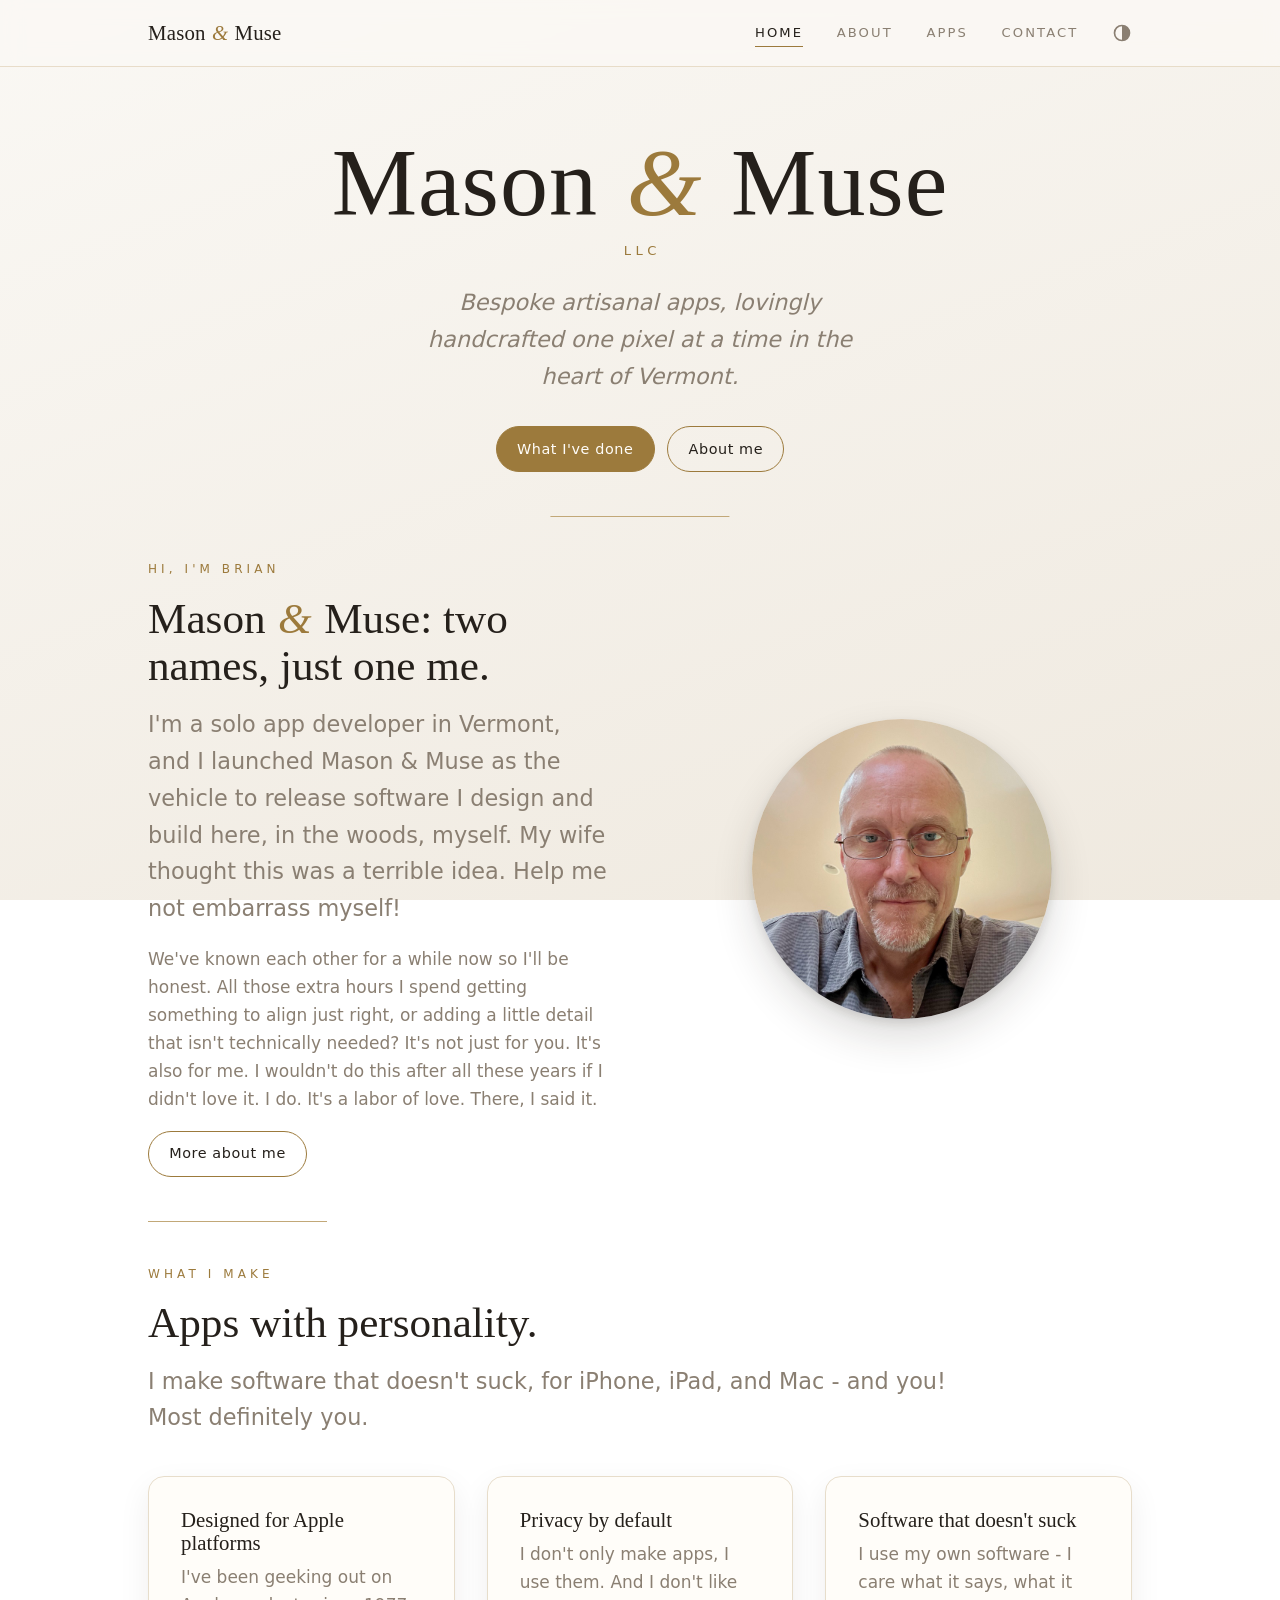
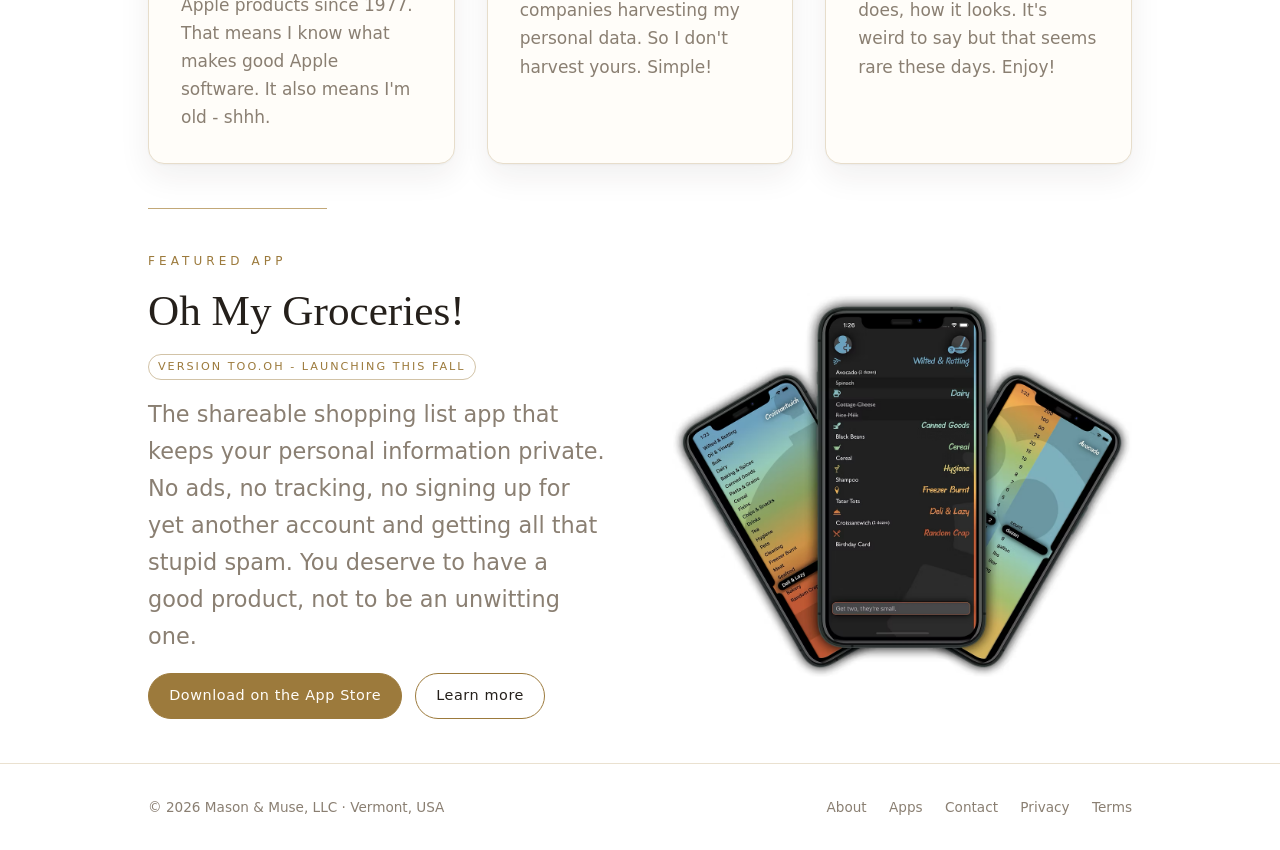
==== commit d1d2e16c: "Tweak compact layout - better image placement" ====
--- a/index.html
+++ b/index.html
@@ -65,28 +65,28 @@
     <!-- Hi, I'm Brian -->
     <section>
       <div class="container">
-        <div class="split">
-          <div>
-            <hgroup>
-              <p class="eyebrow">Hi, I'm Brian</p>
-              <h2>Mason <span class="amp">&amp;</span> Muse: two names, just one me.</h2>
-            </hgroup>
+        <div class="intro-split">
+          <hgroup class="intro-head">
+            <p class="eyebrow">Hi, I'm Brian</p>
+            <h2>Mason <span class="amp">&amp;</span> Muse: two names, just one me.</h2>
+          </hgroup>
+          <div class="intro-media">
+            <img class="portrait" src="images/brian.jpg" width="800" height="800"
+                 alt="Brian, founder of Mason &amp; Muse" />
+          </div>
+          <div class="intro-body">
             <p class="lead muted">
               I'm a solo app developer in Vermont, and I launched Mason &amp; Muse as the vehicle to
-              release softare I design and build here, in the woods, myself.  My wife
+              release software I design and build here, in the woods, myself.  My wife
               thought this was a terrible idea. Help me not embarrass myself!
             </p>
             <p class="muted">
               We've known each other for a while now so I'll be honest. All those extra hours
               I spend getting something to align just right, or adding a little detail that
               isn't technically needed? It's not just for you. It's also for me. I wouldn't do
-              this after all these years if I didn't love it. I do. It's a labor of love.  There, I said it. 
+              this after all these years if I didn't love it. I do. It's a labor of love.  There, I said it.
             </p>
             <a class="btn btn-ghost" href="about.html">More about me</a>
-          </div>
-          <div>
-            <img class="portrait" src="images/brian.jpg" width="800" height="800"
-                 alt="Brian, founder of Mason &amp; Muse" />
           </div>
         </div>
       </div>
--- a/styles.css
+++ b/styles.css
@@ -212,7 +212,7 @@
 /* ---- Hero ---- */
 .hero {
   text-align: center;
-  padding-block: clamp(4rem, 12vw, 8rem) clamp(2rem, 4.5vw, 2.75rem);
+  padding-block: clamp(3rem, 6.75vw, 4.125rem) clamp(2rem, 4.5vw, 2.75rem);
   animation: rise 1s cubic-bezier(.2, .7, .2, 1) both;
 }
 .wordmark {
@@ -307,6 +307,35 @@
 .split-top { align-items: start; }
 @media (max-width: 760px) { .split { grid-template-columns: 1fr; } }
 
+/* Home intro: the portrait sits beside the heading + body on wide screens; when
+   it collapses, the order becomes heading -> portrait -> body. The heading and
+   body are separate grid items so the photo can slot between them on mobile. */
+.intro-split {
+  display: grid;
+  align-items: center;
+  column-gap: clamp(2rem, 6vw, 4rem);
+  grid-template-columns: 1fr 1fr;
+  grid-template-areas:
+    "head  media"
+    "body  media";
+}
+.intro-head  { grid-area: head; }
+.intro-body  { grid-area: body; }
+.intro-media { grid-area: media; }
+@media (max-width: 760px) {
+  .intro-split {
+    grid-template-columns: 1fr;
+    row-gap: 0;
+    grid-template-areas:
+      "head"
+      "media"
+      "body";
+  }
+  /* Stacked: let the image sit close under the text above it (just the text's
+     own margin), but keep comfortable breathing room below it. */
+  .intro-media { margin-bottom: clamp(1.5rem, 5vw, 2rem); }
+}
+
 /* ---- App showcase ---- */
 .app-shot {
   width: 100%;
